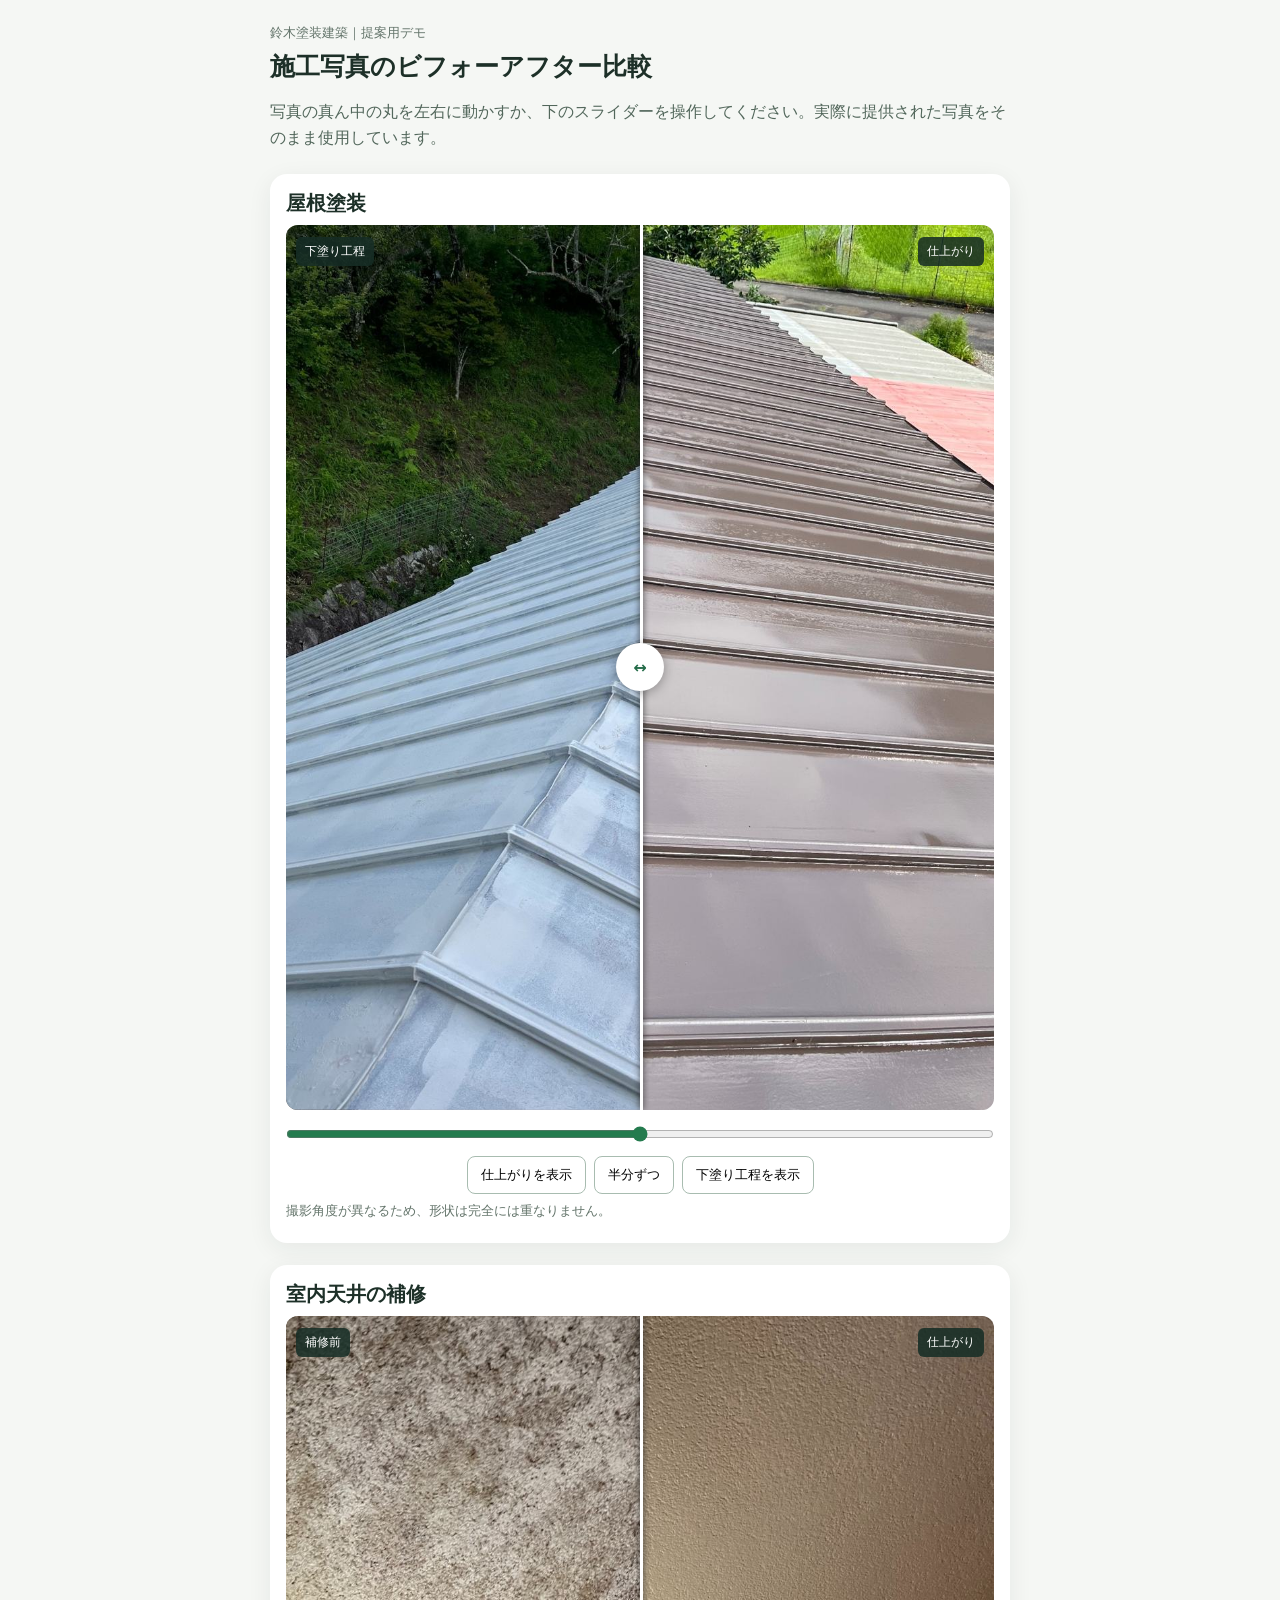
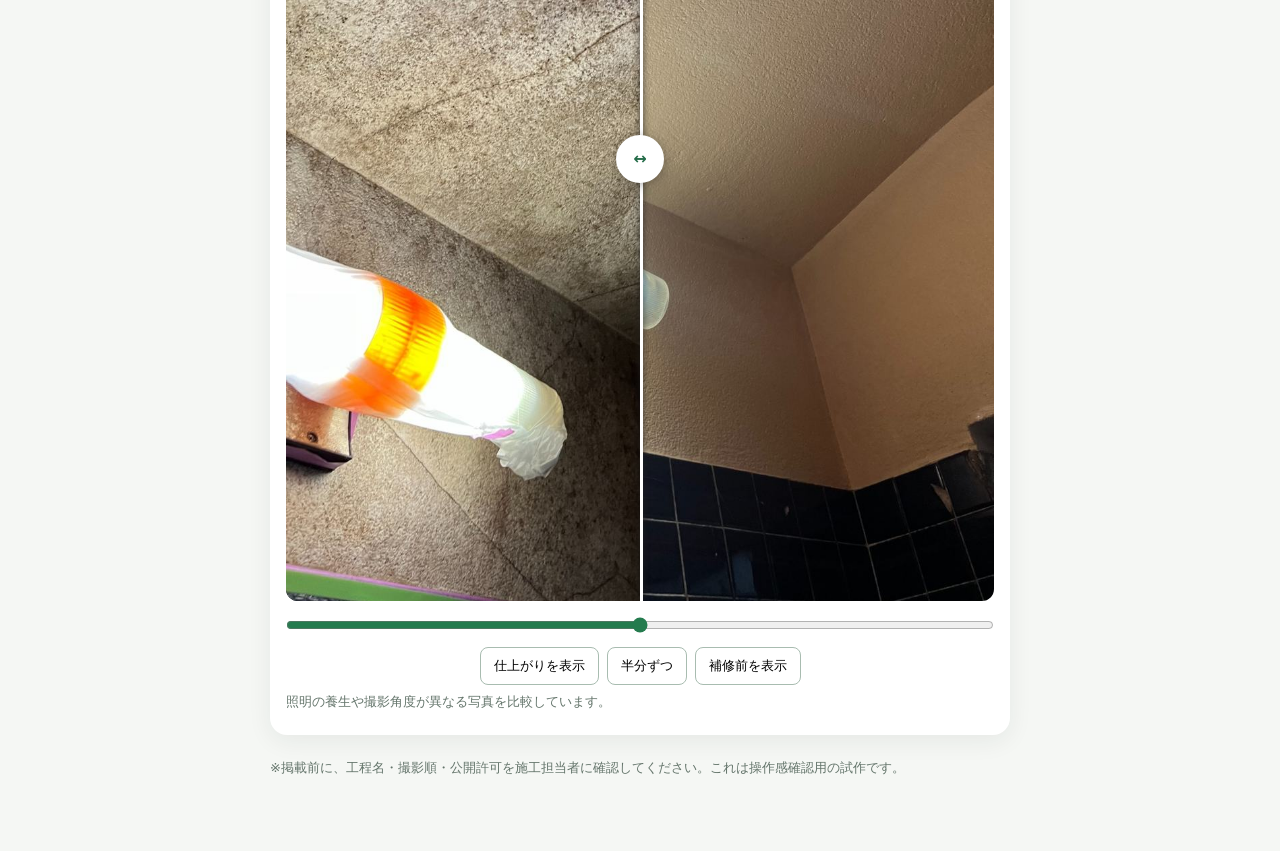
==== before-after/index.html @ 0ca745d4 "サンプル差し替え" ====
<!doctype html><html lang="ja"><meta charset="utf-8"><meta name="viewport" content="width=device-width,initial-scale=1"><title>鈴木塗装建築｜施工写真比較デモ</title><style>body{margin:0;background:#f5f7f4;color:#1d3028;font-family:system-ui,-apple-system,sans-serif}main{max-width:740px;margin:auto;padding:24px 14px 60px}h1{font-size:25px;margin:8px 0}p{line-height:1.65}.lead{color:#52675b}.card{background:white;border-radius:17px;padding:16px;margin:22px 0;box-shadow:0 6px 24px #1d302812}h2{margin:0 0 8px;font-size:20px}.compare{position:relative;width:100%;aspect-ratio:4/5;overflow:hidden;border-radius:12px;background:#ddd;touch-action:pan-y;user-select:none}.compare img{position:absolute;width:100%;height:100%;object-fit:cover;object-position:center;pointer-events:none}.compare .top{clip-path:inset(0 50% 0 0)}.line{position:absolute;left:50%;top:0;bottom:0;border-left:3px solid white;filter:drop-shadow(0 0 3px #222)}.handle{position:absolute;left:50%;top:50%;transform:translate(-50%,-50%);width:48px;height:48px;border-radius:50%;background:white;box-shadow:0 2px 12px #0005;display:grid;place-items:center;font-weight:900;color:#246c49}.tag{position:absolute;top:12px;background:#162d26dd;color:white;border-radius:6px;padding:6px 9px;font-size:12px}.left{left:10px}.right{right:10px}.range{width:100%;margin:16px 0 4px;accent-color:#247b4e;cursor:ew-resize}.note{font-size:13px;color:#64756b;margin:6px 0}.small{font-size:13px;color:#64756b}button{border:1px solid #a8bcb0;background:#fff;border-radius:8px;padding:9px 13px;cursor:pointer}.actions{display:flex;gap:8px;justify-content:center;margin-top:10px}</style><main><div class="small">鈴木塗装建築｜提案用デモ</div><h1>施工写真のビフォーアフター比較</h1><p class="lead">写真の真ん中の丸を左右に動かすか、下のスライダーを操作してください。実際に提供された写真をそのまま使用しています。</p><section class="card"><h2>屋根塗装</h2><div class="compare" id="c0"><img alt="仕上がり" src="[data-uri]"><img class="top" alt="下塗り工程" src="[data-uri]"><div class="line"></div><div class="handle">↔</div><span class="tag left">下塗り工程</span><span class="tag right">仕上がり</span></div><input class="range" id="r0" aria-label="屋根塗装の比較位置" type="range" min="0" max="100" value="50"><div class="actions"><button onclick="setP(0,0)">仕上がりを表示</button><button onclick="setP(0,50)">半分ずつ</button><button onclick="setP(0,100)">下塗り工程を表示</button></div><p class="note">撮影角度が異なるため、形状は完全には重なりません。</p></section><section class="card"><h2>室内天井の補修</h2><div class="compare" id="c1"><img alt="仕上がり" src="[data-uri]"><img class="top" alt="補修前" src="[data-uri]"><div class="line"></div><div class="handle">↔</div><span class="tag left">補修前</span><span class="tag right">仕上がり</span></div><input class="range" id="r1" aria-label="室内天井の補修の比較位置" type="range" min="0" max="100" value="50"><div class="actions"><button onclick="setP(1,0)">仕上がりを表示</button><button onclick="setP(1,50)">半分ずつ</button><button onclick="setP(1,100)">補修前を表示</button></div><p class="note">照明の養生や撮影角度が異なる写真を比較しています。</p></section><p class="small">※掲載前に、工程名・撮影順・公開許可を施工担当者に確認してください。これは操作感確認用の試作です。</p></main><script>function setP(k,v){const c=document.getElementById('c'+k);c.querySelector('.top').style.clipPath=`inset(0 ${100-v}% 0 0)`;c.querySelector('.line').style.left=v+'%';c.querySelector('.handle').style.left=v+'%';document.getElementById('r'+k).value=v}for(let k=0;k<2;k++){let c=document.getElementById('c'+k),r=document.getElementById('r'+k);r.addEventListener('input',()=>setP(k,+r.value));c.addEventListener('pointerdown',e=>{c.setPointerCapture(e.pointerId);move(e)});c.addEventListener('pointermove',e=>{if(e.buttons)move(e)});function move(e){let x=c.getBoundingClientRect();setP(k,Math.max(0,Math.min(100,(e.clientX-x.left)/x.width*100)))}} </script></html>
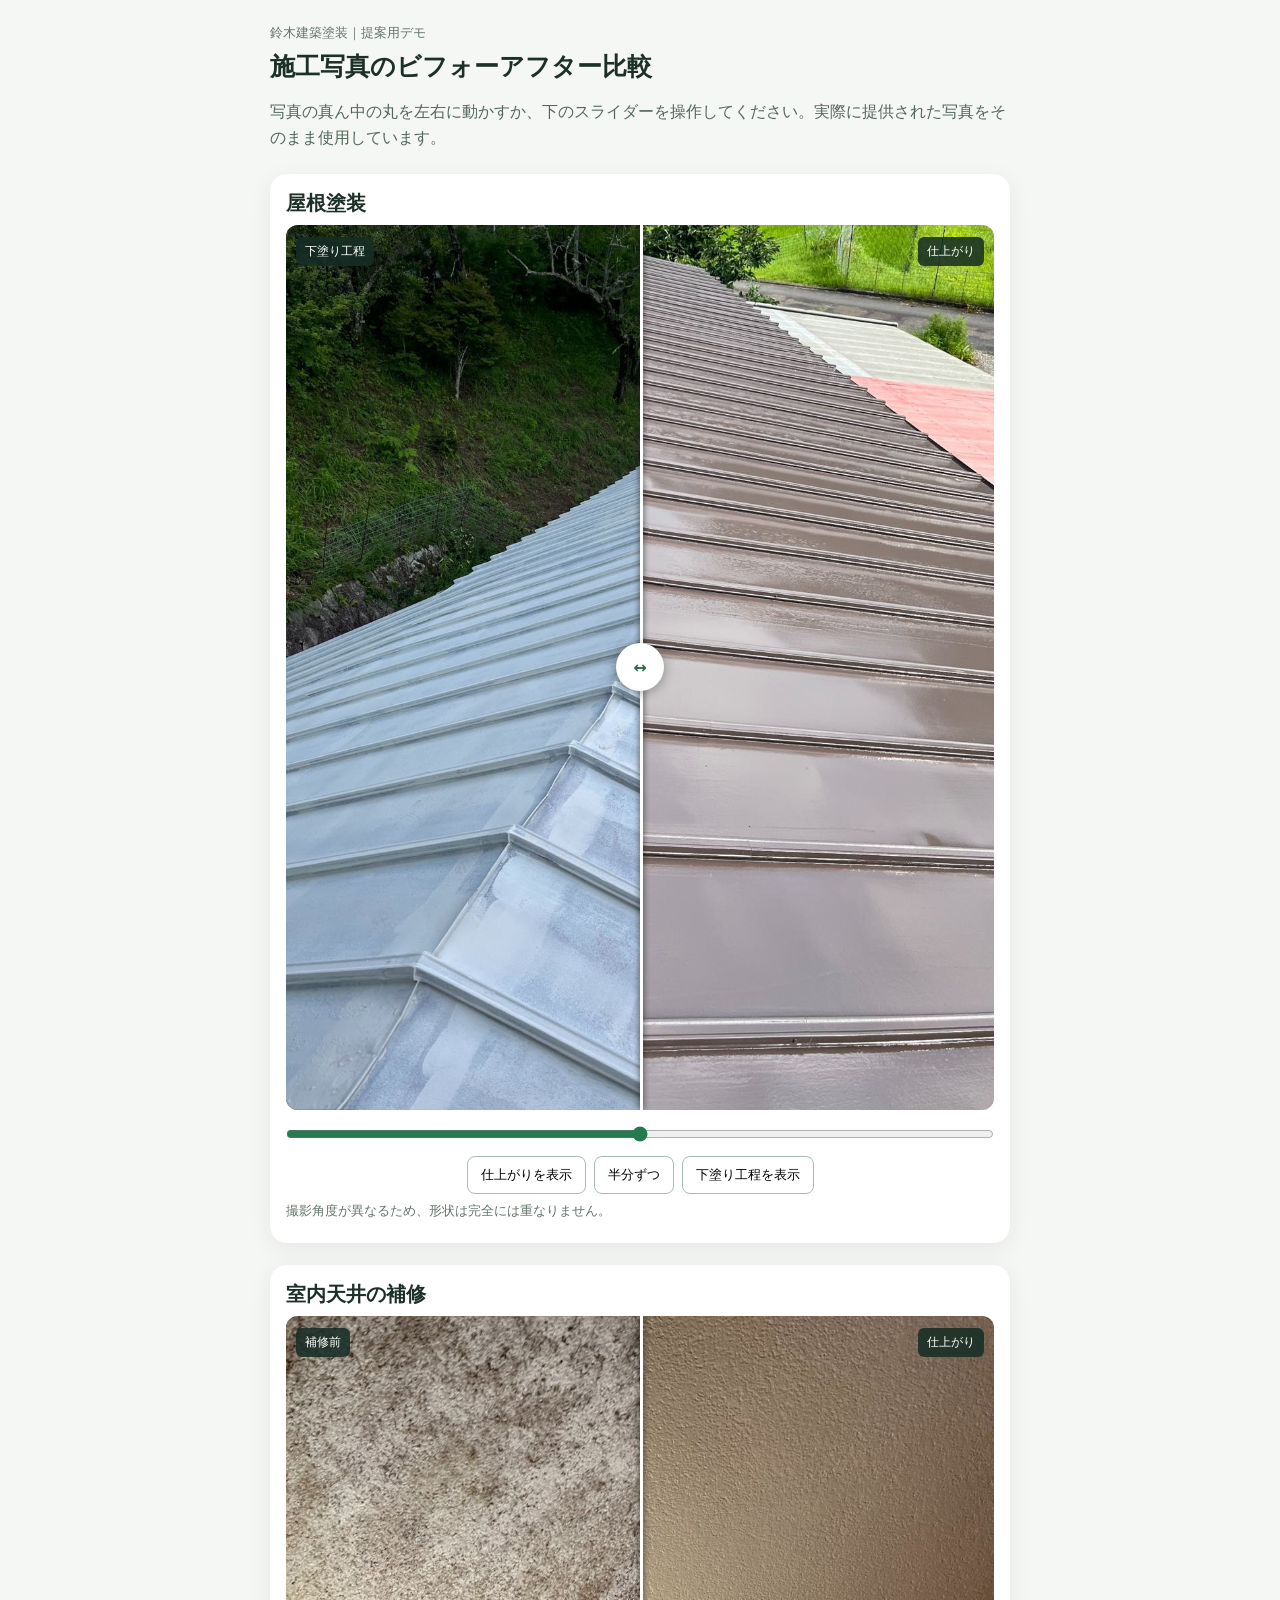
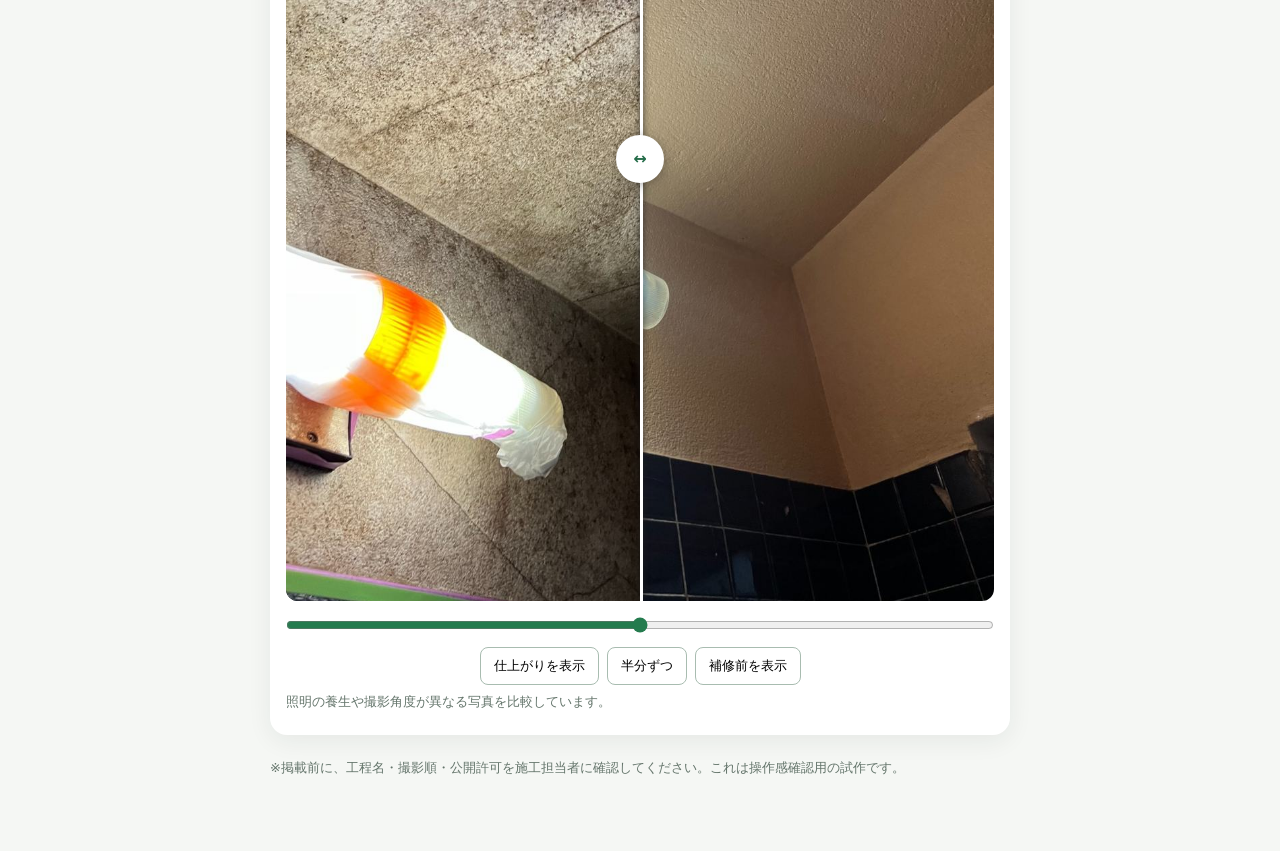
==== commit e2884f79: "屋号修正" ====
--- a/before-after/index.html
+++ b/before-after/index.html
@@ -1 +1 @@
-<!doctype html><html lang="ja"><meta charset="utf-8"><meta name="viewport" content="width=device-width,initial-scale=1"><title>鈴木塗装建築｜施工写真比較デモ</title><style>body{margin:0;background:#f5f7f4;color:#1d3028;font-family:system-ui,-apple-system,sans-serif}main{max-width:740px;margin:auto;padding:24px 14px 60px}h1{font-size:25px;margin:8px 0}p{line-height:1.65}.lead{color:#52675b}.card{background:white;border-radius:17px;padding:16px;margin:22px 0;box-shadow:0 6px 24px #1d302812}h2{margin:0 0 8px;font-size:20px}.compare{position:relative;width:100%;aspect-ratio:4/5;overflow:hidden;border-radius:12px;background:#ddd;touch-action:pan-y;user-select:none}.compare img{position:absolute;width:100%;height:100%;object-fit:cover;object-position:center;pointer-events:none}.compare .top{clip-path:inset(0 50% 0 0)}.line{position:absolute;left:50%;top:0;bottom:0;border-left:3px solid white;filter:drop-shadow(0 0 3px #222)}.handle{position:absolute;left:50%;top:50%;transform:translate(-50%,-50%);width:48px;height:48px;border-radius:50%;background:white;box-shadow:0 2px 12px #0005;display:grid;place-items:center;font-weight:900;color:#246c49}.tag{position:absolute;top:12px;background:#162d26dd;color:white;border-radius:6px;padding:6px 9px;font-size:12px}.left{left:10px}.right{right:10px}.range{width:100%;margin:16px 0 4px;accent-color:#247b4e;cursor:ew-resize}.note{font-size:13px;color:#64756b;margin:6px 0}.small{font-size:13px;color:#64756b}button{border:1px solid #a8bcb0;background:#fff;border-radius:8px;padding:9px 13px;cursor:pointer}.actions{display:flex;gap:8px;justify-content:center;margin-top:10px}</style><main><div class="small">鈴木塗装建築｜提案用デモ</div><h1>施工写真のビフォーアフター比較</h1><p class="lead">写真の真ん中の丸を左右に動かすか、下のスライダーを操作してください。実際に提供された写真をそのまま使用しています。</p><section class="card"><h2>屋根塗装</h2><div class="compare" id="c0"><img alt="仕上がり" src="[data-uri]